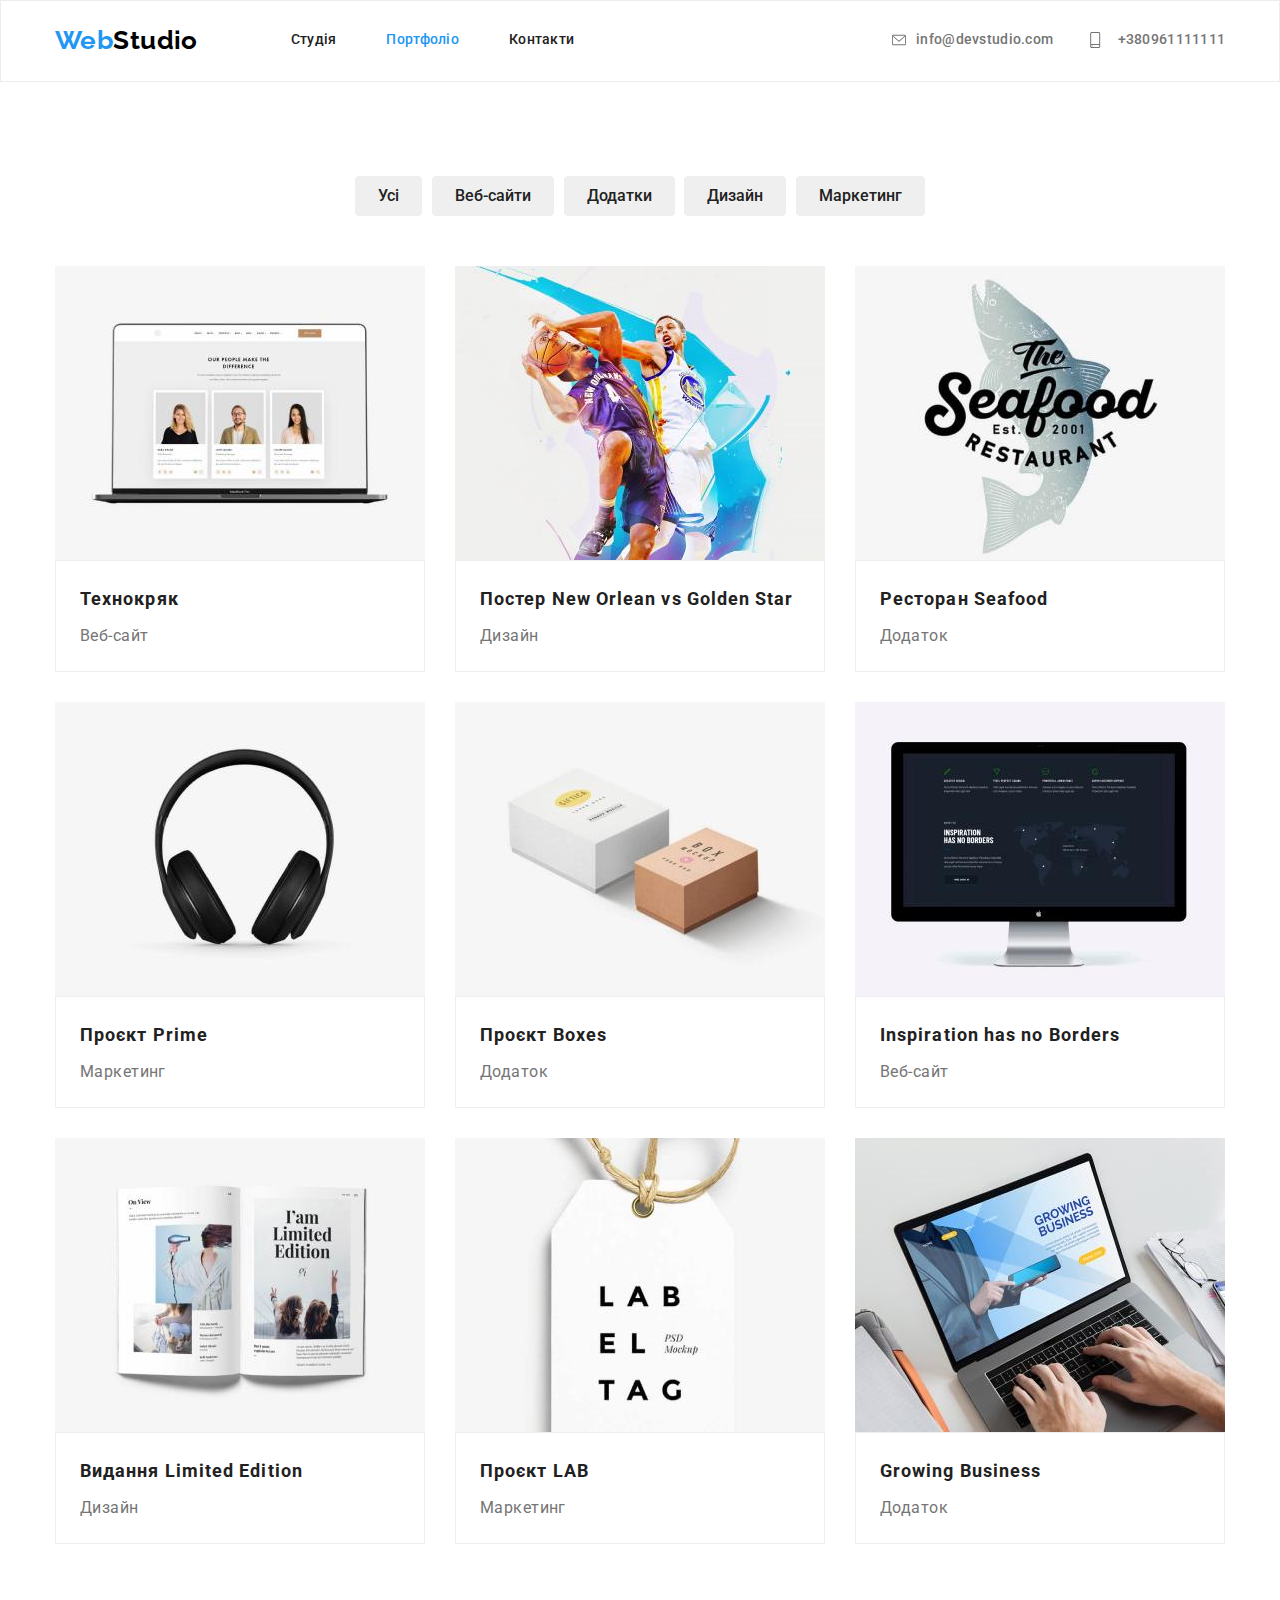
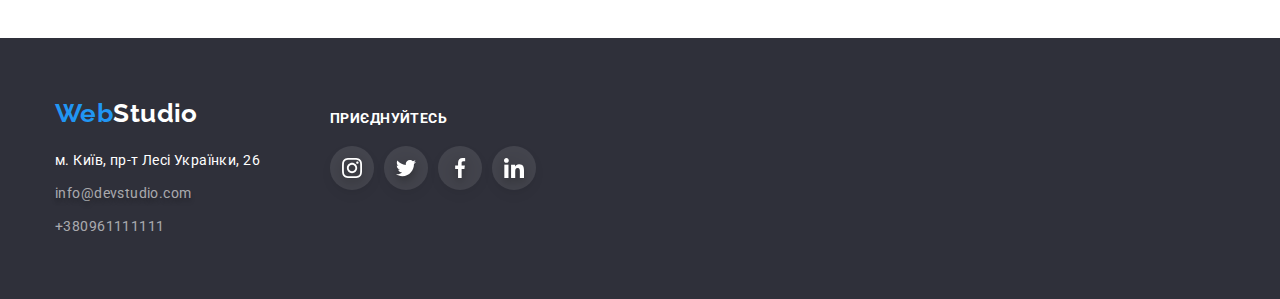
==== portfolio.html @ c027f698 "commit 1" ====
<!DOCTYPE html>
<html lang="uk">
  <head>
    <meta charset="UTF-8" />
    <meta http-equiv="X-UA-Compatible" content="IE=edge" />
    <meta name="viewport" content="width=, initial-scale=1.0" />
    <title>Webstudio</title>
    <link rel="preconnect" href="https://fonts.googleapis.com" />
    <link rel="preconnect" href="https://fonts.gstatic.com" crossorigin />
    <link
      href="https://fonts.googleapis.com/css2?family=Raleway:wght@700&family=Roboto:wght@400;500;700;900&display=swap"
      rel="stylesheet"
    />
    <link
      rel="stylesheet"
      href="https://cdn.jsdelivr.net/npm/modern-normalize@1.1.0/modern-normalize.min.css"
    />
    <link rel="stylesheet" href="./css/styles.css" />
  </head>
  <body>
    <!-- HEADER -->
    <header class="page-header">
      <div class="container page-header-container">
        <nav class="header-navigation">
          <a class="logo-header link" href="./index.html"
            ><span class="logo-header-part1">Web</span>Studio</a
          >
          <ul class="menu list">
            <li class="menu-item">
              <a class="menu-link link" href="./index.html">Студія</a>
            </li>
            <li class="menu-item">
              <a class="menu-link link current" href="./portfolio.html"
                >Портфоліо</a
              >
            </li>
            <li class="menu-item">
              <a class="menu-link link" href="#">Контакти</a>
            </li>
          </ul>
        </nav>
        <ul class="menu-link list">
          <li class="menu-item">
            <a href="mailto:info@devstudio.com" class="contact-mail link">
              <svg
                arial-label="іконка-меіл"
                class="icon-mail"
                width="12"
                height="16"
              >
                <use href="./images/sprite.svg.svg#icon-envelope-hover"></use>
              </svg>
              info@devstudio.com
            </a>
          </li>
          <li class="menu-item">
            <a class="contact-phone-number link" href="tel:+380961111111">
              <svg
                arial-label="іконка-телефон"
                class="icon-mobile"
                width="10"
                height="16"
              >
                <use href="./images/sprite.svg.svg#icon-smartphone"></use>
              </svg>
              +380961111111
            </a>
          </li>
        </ul>
      </div>
    </header>
    <main class="">
      <section class="section-portfolio section">
        <div class="container">
          <h1 class="visually-hidden">Портфоліо</h1>
          <ul class="list container-filters">
            <li class="portfolio-filters">
              <button class="filters" type="button">Усі</button>
            </li>
            <li class="portfolio-filters">
              <button class="filters" type="button">Веб-сайти</button>
            </li>
            <li class="portfolio-filters">
              <button class="filters" type="button">Додатки</button>
            </li>
            <li class="portfolio-filters">
              <button class="filters" type="button">Дизайн</button>
            </li>
            <li class="portfolio-filters">
              <button class="filters" type="button">Маркетинг</button>
            </li>
          </ul>
          <ul class="list container-box ">
            <li class="portfolio-box">
              <a href="" class="portfolio-post link">
                <img
                  src="./images/project1.jpg"
                  alt="команда"
                  width="370"
                  height="294"
                />
                <div class="portfolio-box-mini">
                  <h2 class="portfolio-item">Технокряк</h2>
                  <p class="portfolio-text">Веб-сайт</p>
                </div>
              </a>
            </li>
            <li class="portfolio-box">
              <a href="" class="portfolio-post link">
                <img
                  src="./images/project2.jpg"
                  alt="баскетбол"
                  width="370"
                  height="294"
                />
                <div class="portfolio-box-mini">
                  <h2 class="portfolio-item">
                    Постер New Orlean vs Golden Star
                  </h2>
                  <p class="portfolio-text">Дизайн</p>
                </div>
              </a>
            </li>
            <li class="portfolio-box">
              <a href="" class="portfolio-post link">
                <img
                  src="./images/project3.jpg"
                  alt="ресторан"
                  width="370"
                  height="294"
                />
                <div class="portfolio-box-mini">
                  <h2 class="portfolio-item">Ресторан Seafood</h2>
                  <p class="portfolio-text">Додаток</p>
                </div>
              </a>
            </li>
            <li class="portfolio-box">
              <a href="" class="portfolio-post link">
                <img
                  src="./images/project4.jpg"
                  alt="навушники"
                  width="370"
                  height="294"
                />
                <div class="portfolio-box-mini">
                  <h2 class="portfolio-item">Проєкт Prime</h2>
                  <p class="portfolio-text">Маркетинг</p>
                </div>
              </a>
            </li>
            <li class="portfolio-box">
              <a href="" class="portfolio-post link">
                <img
                  src="./images/project5.jpg"
                  alt="парфум"
                  width="370"
                  height="294"
                />
                <div class="portfolio-box-mini">
                  <h2 class="portfolio-item">Проєкт Boxes</h2>
                  <p class="portfolio-text">Додаток</p>
                </div>
              </a>
            </li>
            <li class="portfolio-box">
              <a href="" class="portfolio-post link">
                <img
                  src="./images/project6.jpg"
                  alt="комп"
                  width="370"
                  height="294"
                />
                <div class="portfolio-box-mini">
                  <h2 class="portfolio-item">Inspiration has no Borders</h2>
                  <p class="portfolio-text">Веб-сайт</p>
                </div>
              </a>
            </li>
            <li class="portfolio-box">
              <a href="" class="portfolio-post link">
                <img
                  src="./images/project7.jpg"
                  alt="книга"
                  width="370"
                  height="294"
                />
                <div class="portfolio-box-mini">
                  <h2 class="portfolio-item">Видання Limited Edition</h2>
                  <p class="portfolio-text">Дизайн</p>
                </div>
              </a>
            </li>
            <li class="portfolio-box">
              <a href="" class="portfolio-post link">
                <img
                  src="./images/project8.jpg"
                  alt="лабел"
                  width="370"
                  height="294"
                />
                <div class="portfolio-box-mini">
                  <h2 class="portfolio-item">Проєкт LAB</h2>
                  <p class="portfolio-text">Маркетинг</p>
                </div>
              </a>
            </li>
            <li class="portfolio-box">
              <a href="" class="portfolio-post link">
                <img
                  src="./images/project9.jpg"
                  alt="ноут"
                  width="370"
                  height="294"
                />
                <div class="portfolio-box-mini">
                  <h2 class="portfolio-item">Growing Business</h2>
                  <p class="portfolio-text">Додаток</p>
                </div>
              </a>
            </li>
          </ul>
        </div>
      </section>
    </main>
    <footer class="page-footer">
      <div class="container container-footer">
        <div class="page-footer-container-contact">
          <a class="logo-footer link" href="./index.html">
            <span class="logo-footer-part1">Web</span>Studio</a
          >
          <address class="footer-contact">
            <ul class="list contact-container">
              <li class="contact-menu">
                <a
                  class="contact-menu-map link"
                  href="https://goo.gl/maps/CPtrU1FHBa2aNyZL9"
                  target="_blank"
                  rel="noopener noreferrer nofollow"
                  >м. Київ, пр-т Лесі Українки, 26</a
                >
              </li>
              <li class="contact-menu">
                <a
                  class="contact-menu-mail link"
                  href="mailto:info@devstudio.com"
                  >info@devstudio.com</a
                >
              </li>
              <li class="contact-menu link">
                <a class="contact-menu-tel link" href="tel:+380961111111"
                  >+380961111111</a
                >
              </li>
            </ul>
          </address>
        </div>
        <div class="page-footer-container-soc">
          <p class="soc-name">ПРИЄДНУЙТЕСЬ</p>
          <ul class="footer-social-list list">
            <li class="footer-social-list-item">
              <a href="" class="footer-social-list-link">
                <svg
                  relial
                  lable="іконка інстаграм"
                  class="footer-social-list-icon"
                >
                  <use href="./images/sprite.svg.svg#icon-instagram"></use>
                </svg>
              </a>
            </li>
            <li class="footer-social-list-item">
              <a href="" class="footer-social-list-link">
                <svg
                  relial
                  lable="іконка твітер"
                  class="footer-social-list-icon"
                >
                  <use href="./images/sprite.svg.svg#icon-twitter"></use>
                </svg>
              </a>
            </li>
            <li class="footer-social-list-item">
              <a href="" class="footer-social-list-link">
                <svg
                  relial
                  lable="іконка фейсбук"
                  class="footer-social-list-icon"
                >
                  <use href="./images/sprite.svg.svg#icon-facebook"></use>
                </svg>
              </a>
            </li>
            <li class="footer-social-list-item">
              <a href="" class="footer-social-list-link">
                <svg relial lable="іконка лінк" class="footer-social-list-icon">
                  <use href="./images/sprite.svg.svg#icon-linkedin"></use>
                </svg>
              </a>
            </li>
          </ul>
        </div>
      </div>
    </footer>
  </body>
</html>
---- css/styles.css ----
:root {
    --primary-font: 'Roboto', sans-serif;
    --secondary-font: 'Raleway', sans-serif;
    --primary-text-color-theme-dark: #212121;
    --secondary-text-color-theme-light: #ffffff;
    --primary-text-color-theme-gray: #757575;
    --secondary-text-color-theme-dark: #2F303A;
    --accent-color: #2196F3;
    --secondary-color: #F5F4FA;
    --secondary-color-light: #FFFFFF;
    --secondary-color-with: #EEEEEE;
    --secondary-color-dark: #000000;
    --color-bgc: #188CE8;
}



.link {
    text-decoration: none;
}

.list {
    list-style: none;
}

.menu-link.current {
    color: var(--accent-color);
}

h1,
h2,
h3,
h4,
p {
    margin: 0;
    margin-bottom: 0;
}

ul,
ol {
    margin-top: 0;
    margin-bottom: 0;
    padding-left: 0;
}


img {
    display: block;
}

button {
    font-family: inherit;
    cursor: pointer;
}

body {
    font-family: var(--primary-font);
    background: var(--secondary-text-color-theme-light);
    color: var(--primary-text-color-theme-dark);
    font-size: 14px;
    letter-spacing: 0.03em;
}

.container {
    width: 1200px;
    margin-left: auto;
    margin-right: auto;
    padding-left: 15px;
    padding-right: 15px;
}
.section {
    padding-top: 94px;
    padding-bottom: 94px;
}
/* =========== HEADER =========== */

.page-header {
    padding-top: 24px;
    padding-bottom: 25px;
    border: 1px solid #ECECEC;
    border-bottom: 1px solid #ECECEC;
}


.page-header-container {
    display: flex;
    align-items: center;  
}

.header-navigation {
    display: flex;
    align-items: center;
}

.logo-header {
    font-family: var(--secondary-font);
    font-weight: 700;
    font-size: 26px;
    line-height: 1.19;
    color: var(--secondary-color-dark);
    margin-right: 93px;
}

.logo-header-part1 {
    color: var(--accent-color);
}

.menu {
    display: flex;
    align-items: center;
    gap: 50px;
    margin-left: auto;
    margin-right: 318px;
}


.menu-link {
    display: flex;
    column-gap: 30px;
    margin: 0;
    padding: 0;
    font-weight: 500;
    font-size: 14px;
    line-height: 1.14;
    letter-spacing: 0.02em;
    color: var(--primary-text-color-theme-dark);
    
    
}

.menu-link:hover,
.menu-link:focus {
    color: var(--accent-color);
    filter: drop-shadow(0px 4px 4px rgba(0, 0, 0, 0.25));
}

.menu-item {
    display: flex;
    align-items: baseline;
    justify-content: center;
}

.contact-mail {
    display: flex;
    justify-content: center;
    align-items: center;
    column-gap: 10px;
    width: 161px;
    height: 16px;
}

.contact-mail:hover,
.contact-mail:focus,
.contact-phone-number:hover,
.contact-phone-number:focus {
    color: var(--accent-color);
}


.contact-mail:hover .icon-mail,
.contact-mail:focus .icon-mail {
    fill: currentColor;
}

.contact-phone-number:hover .icon-mobile,
.contact-phone-number:focus .icon-mobile {
    fill: currentColor;
}


.contact-phone-number{
    display: flex;
    justify-content: center;
    align-items: center;
    column-gap: 10px;
    width: 142px;
    height: 16px;
}


.contact-mail,
.contact-phone-number {
    color: var(--primary-text-color-theme-gray);
}

.icon-mail {
    content: '';
    width: 100%;
    height: 100%;
    fill: #757575;
    
}

.icon-mobile {   
    width: 100%; 
    height: 100%;
    fill: #757575;
    
}

/* =========== /HEADER =========== */

/* =========== MAIN =========== */

.page-main {}

/* =========== SHAPKA ===========*/
.section-shapka {
    background: var(--secondary-text-color-theme-dark);
    padding-top: 200px;
    padding-bottom: 200px;
    background-image: linear-gradient(rgba(47, 48, 58, 0.4),rgba(47, 48, 58, 0.4)), url('../images/shapka/bcimg.jpg');
    background-repeat: no-repeat;
    background-position: center;   
    max-width: 1600px;
    margin-left: auto;
    margin-right: auto;
}

.section-shapka-container{
    display: flex;
    align-items: center;
    flex-wrap: wrap;
    flex-direction: column; 
}

.section-shapka-h {
    font-weight: 900;
    font-size: 44px;
    line-height: 1.36;
    text-align: center;
    letter-spacing: 0.06em;
    text-transform: uppercase;
    color: var(--secondary-text-color-theme-light);
    margin-bottom: 30px;
    height: 120px;
    width: 696px;
    left: 452px;
    top: 280px;
    border-radius: 0px;
    
}

.osoblivosti-card {
    flex-basis: calc((100% - 90px) / 4);
}

.section-modal-open-btn {
    background: var(--accent-color);
    box-shadow: 0px 4px 4px rgba(0, 0, 0, 0.15);
    border-radius: 4px;
    border: none;
    height: 50px;
    width: 216px;
    left: 692px;
    top: 430px;
}

.section-modal-open-btn:hover,
.section-modal-open-btn:focus {
    background-color: var(--color-bgc);
    filter: drop-shadow(0px 4px 4px rgba(0, 0, 0, 0.25));
}

.btn-text {
    font-weight: 700;
    font-size: 16px;
    line-height: 1.87;
    display: flex;
    align-items: center;
    text-align: center;
    letter-spacing: 0.06em;
    color: var(--secondary-text-color-theme-light);
    margin-left: 32px;
}

/* =========== /SHAPKA ===========*/

/* =========== OSOBLIVOSTI ===========*/

.section-osoblivosti {
    padding-top: 94px;
    padding-bottom: 94px;
}

.visually-hidden {
    position: absolute;
    white-space: nowrap;
    width: 1px;
    height: 1px;
    overflow: hidden;
    border: 0;
    padding: 0;
    clip: rect(0 0 0 0);
    clip-path: inset(50%);
    margin: -1px;
}

.osoblivosti-container{
    display: flex;
    gap: 30px;
}

.osoblivosti-card{
    width: 270px;
    height: 248px;
}

.osoblivosti-card-a{
    display: flex;
    justify-content: center;
    align-items: center;
    width: 270px;
    height: 120px;
    background: #F5F4FA;
    border-radius: 4px;
    filter: drop-shadow(0px 4px 4px rgba(0, 0, 0, 0.25));
}

.osoblivosti-card-icon{}


.section-osoblivosti-h {
    font-style: normal;
    font-weight: 700;
    font-size: 14px;
    line-height: 1.14;
    text-transform: uppercase;
    color: var(primary-text-color-theme-dark);
    margin-bottom: 10px;
    margin-top: 30px;
}

.section-osoblivosti-p {
    line-height: 1.71;
    color: var(--primary-text-color-theme-gray);
}

.section-osoblivosti-container {}


/* =========== /OSOBLIVOSTI ===========*/

/* =========== WORK ===========*/
.work {
    padding-top: 0px;
}

.work-container{}

.work-list {
    display: flex;
    gap: 30px;
}

.work-h {
    font-weight: 700;
    font-size: 36px;
    line-height: 1.17;
    text-align: center;
    color: var(--primary-text-color-theme-dark);
    margin-bottom: 50px;
}
/* =========== /WORK ===========*/

/* =========== COMANDA ===========*/
.comanda {
    background: var(--secondary-color);
}

.comanda-list {
    display: flex;
    flex-wrap: wrap;
    gap: 30px;
    filter: drop-shadow(0px 4px 4px rgba(0, 0, 0, 0.25));
}

.comanda-container {}

.comanda-our {
    font-weight: 700;
    font-size: 36px;
    line-height: 1.17;
    text-align: center;
    margin-bottom: 50px;
}

.comanda-fon {
    background: var(--secondary-text-color-theme-light);
    box-shadow: 0px 1px 3px rgba(0, 0, 0, 0.12), 0px 1px 1px rgba(0, 0, 0, 0.14), 0px 2px 1px rgba(0, 0, 0, 0.2);
    border-radius: 0px 0px 4px 4px;
}

.comanda-name {
    font-weight: 500;
    font-size: 16px;
    line-height: 1.19;
    text-align: center;
    margin-top: 30px;
    margin-bottom: 10px;
}

.comanda-profesion{
    font-size: 16px;
    line-height: 1.19;
    text-align: center;
    color: var(--primary-text-color-theme-gray);
    margin-bottom: 16px;
}

.social-list{
    display: flex;
    justify-content: center;
    column-gap: 10px;
    margin-bottom: 30px;
}

.social-list-item{
    width: 44px;
    height: 44px;
}

.social-list-link{
    display: flex;
    align-items: center;
    justify-content: center;
    width: 100%;
    height: 100%;
    border-radius: 50%;
    background-color: #ffffff;
    
}

.social-list-link:hover,
.social-list-link:focus{
    background-color: #2196F3;
    filter: drop-shadow(0px 4px 4px rgba(0, 0, 0, 0.25));
}
.social-list-icon{
    width: 20px;
    height: 20px; 
    fill: #AFB1B8;
}

.social-list-link:hover .social-list-icon,
.social-list-link:focus .social-list-icon {
    fill: #ffffff;
    filter: drop-shadow(0px 4px 4px rgba(0, 0, 0, 0.25));
}

.client-name {
    font-weight: 700;
    font-size: 36px;
    line-height: 1.17;
    text-align: center;
    margin-bottom: 50px;
}

.client-list {
    display: flex;
    justify-content: center;
    gap: 30px;
}

.client-list-item {
    box-sizing: border-box;
    border: 1px solid #AFB1B8;
    border-radius: 4px;
    width: 170px;
    height: 92px;
}

.client-list-link {
    display: flex;
    width: 100%;
    height: 100%;   
    background-color: #ffffff;
}


.client-list-icon {
    fill: #AFB1B8;
}

.client-list-link:hover,
.client-list-link:focus {
    background-color: #ffffff;
    filter: drop-shadow(0px 4px 4px rgba(0, 0, 0, 0.25));
}

.client-list-item:hover,
.client-list-item:focus {
    border: 1px solid #2196F3;
    filter: drop-shadow(0px 4px 4px rgba(0, 0, 0, 0.25));
}

.client-list-link:hover .client-list-icon,
.client-list-link:focus .client-list-icon {
    fill: #2196F3;
    filter: drop-shadow(0px 4px 4px rgba(0, 0, 0, 0.25));
}

/* =========== /COMANDA ===========*/

/* =========== PORTFOLIO  ===========*/

/* =========== PORTFOLIO-FILTERS ===========*/
.section-portfolio {}

.container-filters {
    display: flex;
    justify-content: space-between;
    gap: 8px;
    margin-left: 300px;
    margin-right: 300px;
    margin-bottom: 50px;
}
.portfolio-filters{
    
}


.filters {
    border-radius: 4px;
    border: none;
    border: 1px solid #EEEEEE;
    font-weight: 500;
    font-size: 16px;
    line-height: 1.63;
    align-items: center;
    color: var(--primary-text-color-theme-dark); 
    padding: 6px 22px;
}

.filters:active,
.filters:hover,
.filters:focus {
    background-color: var(--accent-color);
    color: var(--secondary-text-color-theme-light);
    box-shadow: 0px 4px 4px rgba(0, 0, 0, 0.25);
    border-color: #2196F3;
}

/* =========== /PORTFOLIO-FILTERS ===========*/

/* =========== PORTFOLIO-PROJECTS ===========*/

.container-box {
    display: flex;
    flex-wrap: wrap;
    row-gap: 30px;
    justify-content: space-between;  
    margin-top: 0;
    margin-bottom: 0;
    padding: 0;
}




.portfolio-box {
    box-sizing: border-box; 
}


.portfolio-box:hover,
.portfolio-box:focus {
    filter: drop-shadow(0px 4px 4px rgba(0, 0, 0, 0.25));
}


.portfolio-box-mini {
    padding-top: 20px;
    padding-bottom: 20px;
    padding-left: 24px;
    padding-right: 24px;
    border: 1px solid var(--secondary-color-with);
}

.portfolio-item {
    font-weight: 700;
    font-size: 18px;
    line-height: 2;
    letter-spacing: 0.06em;
    color: var(--primary-text-color-theme-dark);
    margin-bottom: 4px;
}

.portfolio-text {
    font-size: 16px;
    line-height: 1.87;
    color: var(--primary-text-color-theme-gray);   
}

.portfolio-box {
    background: var(--secondary-color-light);
    flex-basis: calc((100% - 60px) / 3);  
}

/* =========== /PORTFOLIO-PROJECTS ===========*/

/* =========== /PORTFOLIO  ===========*/



/* =========== /MAIN =========== */

/* =========== FOOTER ===========*/

.page-footer {
   background: var(--secondary-text-color-theme-dark);
   padding-top: 60px;
   padding-bottom: 60px;
}

.container-footer {
    display: flex;
    
}

.page-footer-container-contact {
    
    
}

.logo-footer {
    display: block;
    font-family: var(--secondary-font);
    font-weight: 700;
    font-size: 26px;
    line-height: 1.19;
    color: var(--secondary-text-color-theme-light);
    width: 145px;
    height: 31px;
    left: 215px;
    top: 1688px;
}

.logo-footer-part1 {
    color: var(--accent-color);
}

.footer-contact {
    line-height: 1.71;
    font-style: normal;
    margin-top: 20px; 
    
    
}

.contact-container {
    display: block;
    margin-right: 70px;
    flex-direction: column;
}

.contact-menu:not(:nth-child(3)) {
    margin-bottom: 9px;
}


.contact-menu-map {
    color: var(--secondary-text-color-theme-light);
}

.contact-menu-mail{
    color: rgba(255, 255, 255, 0.6);
    border: 1px solid var(--secondary-color-dark);
    text-shadow: 0px 4px 4px rgba(0, 0, 0, 0.25);
    border: none;
}

    

.contact-menu-tel {
    color: rgba(255, 255, 255, 0.6);
}

.contact-menu-map:hover,
.contact-menu-map:focus {
    color: var(--accent-color);
}


.contact-menu-mail:hover,
.contact-menu-mail:focus {
    color: var(--accent-color);
}

.contact-menu-tel:hover,
.contact-menu-tel:focus {
    color: var(--accent-color);
}

.page-footer-container-soc{
    display: block;
    width: 206px;
    height: 80px;
    padding-left: 0px;
    padding-right: 0px;
    margin-right: auto;
    margin-left: 0px;
    margin-top: 12px;
    
}

.soc-name {
        width: 116px;
        height: 16px;
        font-weight: 700;
        font-size: 14px;
        line-height: 16px;
        letter-spacing: 0.03em;
        text-transform: uppercase;    
        color: #FFFFFF;
        margin-bottom: 20px;
}

.footer-social-list {
    display: flex;
    justify-content: center;
    column-gap: 10px;
}

.footer-social-list-item {
    filter: drop-shadow(0px 4px 4px rgba(0, 0, 0, 0.25));
}

.footer-social-list-link {
    display: flex;
    align-items: center;
    justify-content: center;
    width: 44px;
    height: 44px;
    border-radius: 50%;
    background: rgba(255, 255, 255, 0.1);
    filter: drop-shadow(0px 4px 4px rgba(0, 0, 0, 0.25));
   
}

.footer-social-list-link:hover,
.footer-social-list-link:focus {
    background-color: #2196F3;
    filter: drop-shadow(0px 4px 4px rgba(0, 0, 0, 0.25));
}

.footer-social-list-icon {
    width: 20px;
    height: 20px;
    fill: #FFFFFF;
}


/* =========== /FOOTER ===========*/
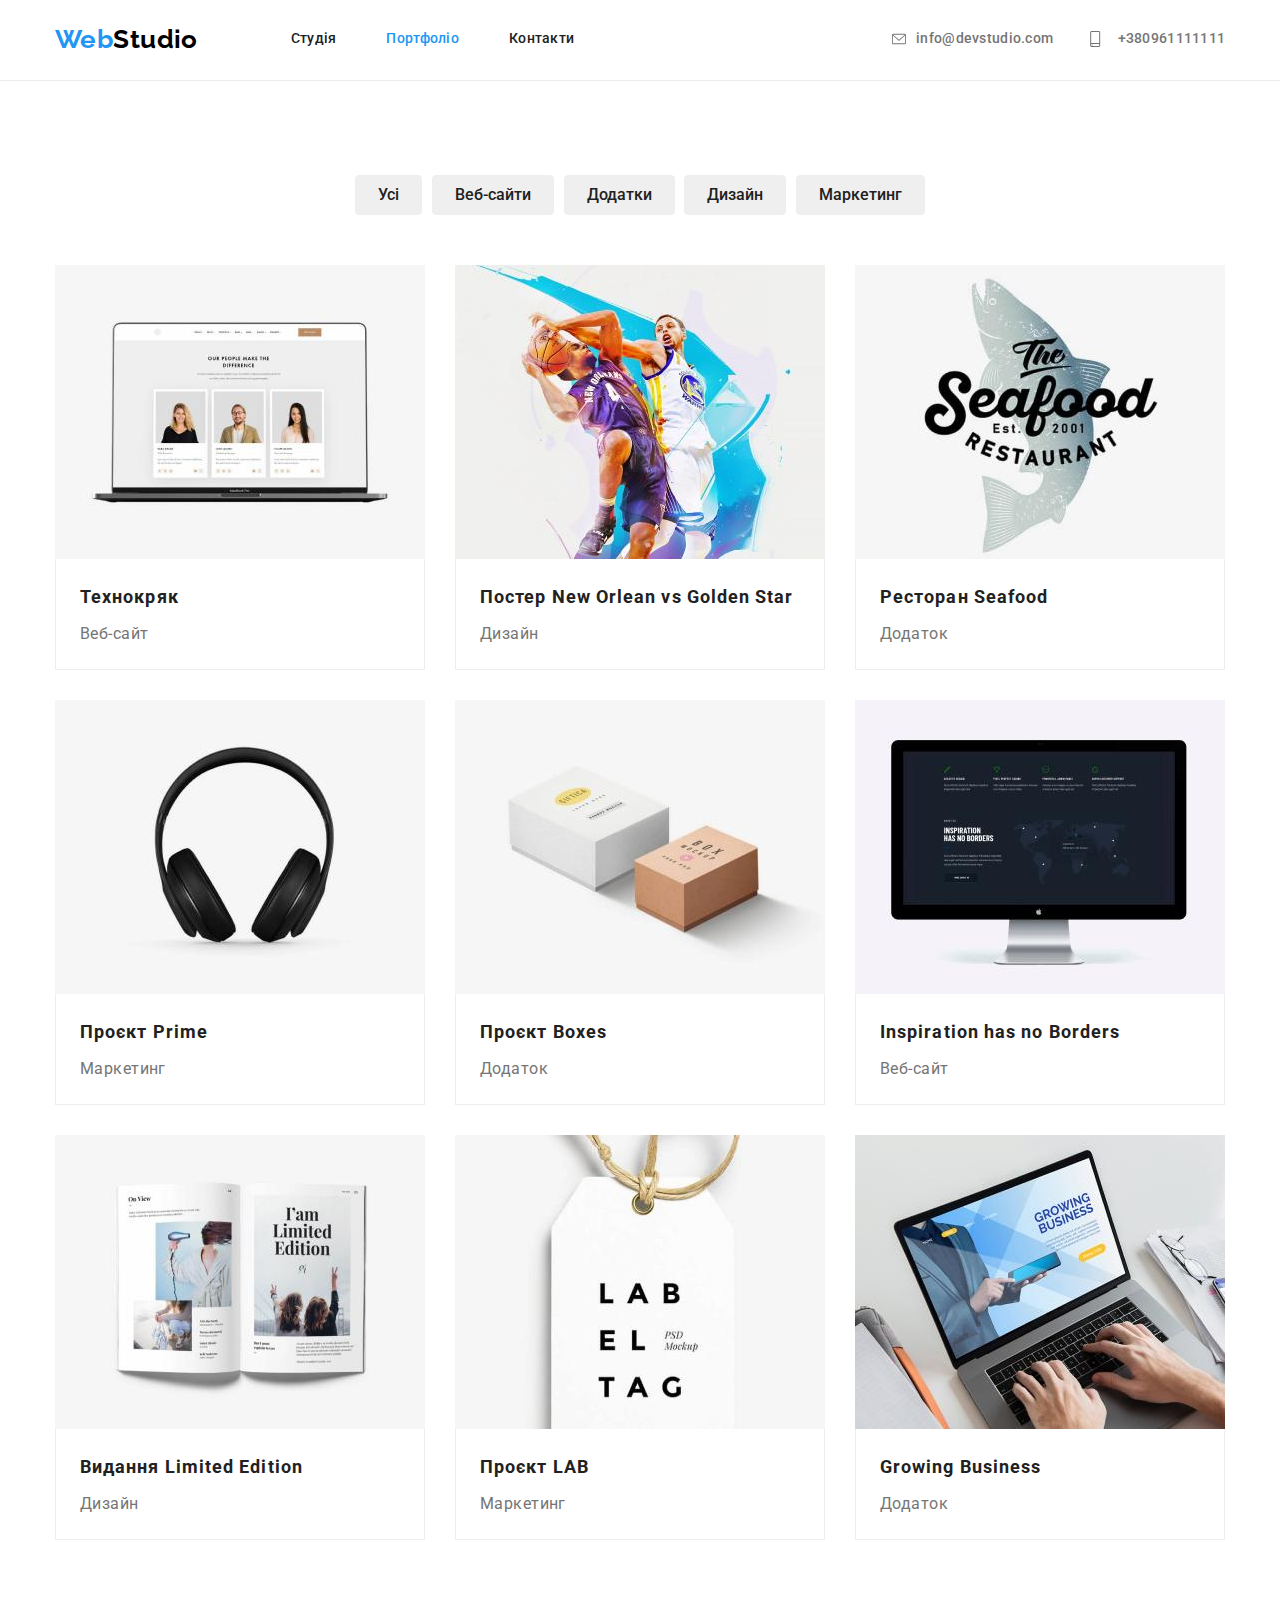
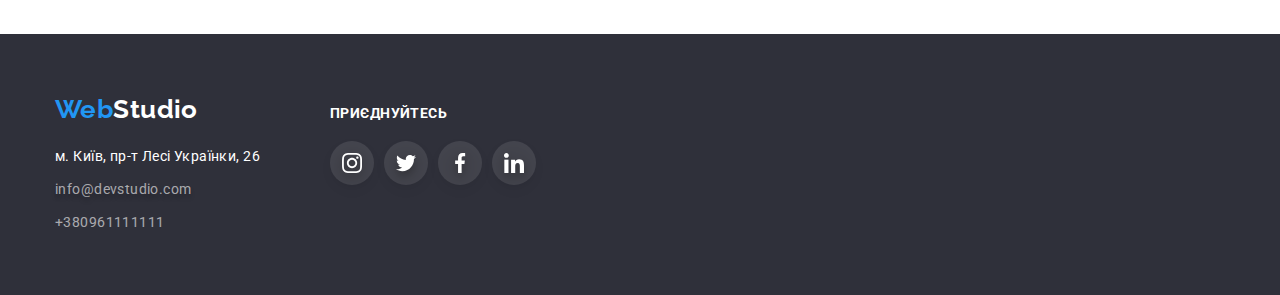
==== commit 8585f0eb: "commit 3" ====
--- a/portfolio.html
+++ b/portfolio.html
@@ -90,15 +90,22 @@
               <button class="filters" type="button">Маркетинг</button>
             </li>
           </ul>
-          <ul class="list container-box ">
-            <li class="portfolio-box">
-              <a href="" class="portfolio-post link">
-                <img
-                  src="./images/project1.jpg"
-                  alt="команда"
-                  width="370"
-                  height="294"
-                />
+          <ul class="list container-box">
+            <li class="portfolio-box">
+              <a href="" class="portfolio-post link">
+                <div class="portfolio-list-img-wrapper">
+                  <img
+                    src="./images/project1.jpg"
+                    alt="команда"
+                    width="370"
+                    height="294"
+                  />
+                  <p class="overlay">
+                    Ресурс пропонує комплексні пропозиції з різним рівнем
+                    функціоналу та сервісів. Все це дозволить відвідувачу
+                    отримати вичерпні відомості про компанію чи приватну особу.
+                  </p>
+                </div>
                 <div class="portfolio-box-mini">
                   <h2 class="portfolio-item">Технокряк</h2>
                   <p class="portfolio-text">Веб-сайт</p>
@@ -107,12 +114,19 @@
             </li>
             <li class="portfolio-box">
               <a href="" class="portfolio-post link">
-                <img
-                  src="./images/project2.jpg"
-                  alt="баскетбол"
-                  width="370"
-                  height="294"
-                />
+                <div class="portfolio-list-img-wrapper">
+                  <img
+                    src="./images/project2.jpg"
+                    alt="баскетбол"
+                    width="370"
+                    height="294"
+                  />
+                  <p class="overlay">
+                    Ресурс пропонує комплексні пропозиції з різним рівнем
+                    функціоналу та сервісів. Все це дозволить відвідувачу
+                    отримати вичерпні відомості про компанію чи приватну особу.
+                  </p>
+                </div>
                 <div class="portfolio-box-mini">
                   <h2 class="portfolio-item">
                     Постер New Orlean vs Golden Star
@@ -123,12 +137,19 @@
             </li>
             <li class="portfolio-box">
               <a href="" class="portfolio-post link">
-                <img
-                  src="./images/project3.jpg"
-                  alt="ресторан"
-                  width="370"
-                  height="294"
-                />
+                <div class="portfolio-list-img-wrapper">
+                  <img
+                    src="./images/project3.jpg"
+                    alt="ресторан"
+                    width="370"
+                    height="294"
+                  />
+                  <p class="overlay">
+                    Ресурс пропонує комплексні пропозиції з різним рівнем
+                    функціоналу та сервісів. Все це дозволить відвідувачу
+                    отримати вичерпні відомості про компанію чи приватну особу.
+                  </p>
+                </div>
                 <div class="portfolio-box-mini">
                   <h2 class="portfolio-item">Ресторан Seafood</h2>
                   <p class="portfolio-text">Додаток</p>
@@ -137,12 +158,19 @@
             </li>
             <li class="portfolio-box">
               <a href="" class="portfolio-post link">
-                <img
-                  src="./images/project4.jpg"
-                  alt="навушники"
-                  width="370"
-                  height="294"
-                />
+                <div class="portfolio-list-img-wrapper">
+                  <img
+                    src="./images/project4.jpg"
+                    alt="навушники"
+                    width="370"
+                    height="294"
+                  />
+                  <p class="overlay">
+                    Ресурс пропонує комплексні пропозиції з різним рівнем
+                    функціоналу та сервісів. Все це дозволить відвідувачу
+                    отримати вичерпні відомості про компанію чи приватну особу.
+                  </p>
+                </div>
                 <div class="portfolio-box-mini">
                   <h2 class="portfolio-item">Проєкт Prime</h2>
                   <p class="portfolio-text">Маркетинг</p>
@@ -151,12 +179,19 @@
             </li>
             <li class="portfolio-box">
               <a href="" class="portfolio-post link">
-                <img
-                  src="./images/project5.jpg"
-                  alt="парфум"
-                  width="370"
-                  height="294"
-                />
+                <div class="portfolio-list-img-wrapper">
+                  <img
+                    src="./images/project5.jpg"
+                    alt="парфум"
+                    width="370"
+                    height="294"
+                  />
+                  <p class="overlay">
+                    Ресурс пропонує комплексні пропозиції з різним рівнем
+                    функціоналу та сервісів. Все це дозволить відвідувачу
+                    отримати вичерпні відомості про компанію чи приватну особу.
+                  </p>
+                </div>
                 <div class="portfolio-box-mini">
                   <h2 class="portfolio-item">Проєкт Boxes</h2>
                   <p class="portfolio-text">Додаток</p>
@@ -165,12 +200,19 @@
             </li>
             <li class="portfolio-box">
               <a href="" class="portfolio-post link">
-                <img
-                  src="./images/project6.jpg"
-                  alt="комп"
-                  width="370"
-                  height="294"
-                />
+                <div class="portfolio-list-img-wrapper">
+                  <img
+                    src="./images/project6.jpg"
+                    alt="комп"
+                    width="370"
+                    height="294"
+                  />
+                  <p class="overlay">
+                    Ресурс пропонує комплексні пропозиції з різним рівнем
+                    функціоналу та сервісів. Все це дозволить відвідувачу
+                    отримати вичерпні відомості про компанію чи приватну особу.
+                  </p>
+                </div>
                 <div class="portfolio-box-mini">
                   <h2 class="portfolio-item">Inspiration has no Borders</h2>
                   <p class="portfolio-text">Веб-сайт</p>
@@ -179,12 +221,19 @@
             </li>
             <li class="portfolio-box">
               <a href="" class="portfolio-post link">
-                <img
-                  src="./images/project7.jpg"
-                  alt="книга"
-                  width="370"
-                  height="294"
-                />
+                <div class="portfolio-list-img-wrapper">
+                  <img
+                    src="./images/project7.jpg"
+                    alt="книга"
+                    width="370"
+                    height="294"
+                  />
+                  <p class="overlay">
+                    Ресурс пропонує комплексні пропозиції з різним рівнем
+                    функціоналу та сервісів. Все це дозволить відвідувачу
+                    отримати вичерпні відомості про компанію чи приватну особу.
+                  </p>
+                </div>
                 <div class="portfolio-box-mini">
                   <h2 class="portfolio-item">Видання Limited Edition</h2>
                   <p class="portfolio-text">Дизайн</p>
@@ -193,12 +242,19 @@
             </li>
             <li class="portfolio-box">
               <a href="" class="portfolio-post link">
-                <img
-                  src="./images/project8.jpg"
-                  alt="лабел"
-                  width="370"
-                  height="294"
-                />
+                <div class="portfolio-list-img-wrapper">
+                  <img
+                    src="./images/project8.jpg"
+                    alt="лабел"
+                    width="370"
+                    height="294"
+                  />
+                  <p class="overlay">
+                    Ресурс пропонує комплексні пропозиції з різним рівнем
+                    функціоналу та сервісів. Все це дозволить відвідувачу
+                    отримати вичерпні відомості про компанію чи приватну особу.
+                  </p>
+                </div>
                 <div class="portfolio-box-mini">
                   <h2 class="portfolio-item">Проєкт LAB</h2>
                   <p class="portfolio-text">Маркетинг</p>
@@ -207,12 +263,19 @@
             </li>
             <li class="portfolio-box">
               <a href="" class="portfolio-post link">
-                <img
-                  src="./images/project9.jpg"
-                  alt="ноут"
-                  width="370"
-                  height="294"
-                />
+                <div class="portfolio-list-img-wrapper">
+                  <img
+                    src="./images/project9.jpg"
+                    alt="ноут"
+                    width="370"
+                    height="294"
+                  />
+                  <p class="overlay">
+                    Ресурс пропонує комплексні пропозиції з різним рівнем
+                    функціоналу та сервісів. Все це дозволить відвідувачу
+                    отримати вичерпні відомості про компанію чи приватну особу.
+                  </p>
+                </div>
                 <div class="portfolio-box-mini">
                   <h2 class="portfolio-item">Growing Business</h2>
                   <p class="portfolio-text">Додаток</p>
--- a/css/styles.css
+++ b/css/styles.css
@@ -13,8 +13,6 @@
     --color-bgc: #188CE8;
 }
 
-
-
 .link {
     text-decoration: none;
 }
@@ -77,7 +75,6 @@
 .page-header {
     padding-top: 24px;
     padding-bottom: 25px;
-    border: 1px solid #ECECEC;
     border-bottom: 1px solid #ECECEC;
 }
 
@@ -123,15 +120,12 @@
     font-size: 14px;
     line-height: 1.14;
     letter-spacing: 0.02em;
-    color: var(--primary-text-color-theme-dark);
-    
-    
+    color: var(--primary-text-color-theme-dark); 
 }
 
 .menu-link:hover,
 .menu-link:focus {
     color: var(--accent-color);
-    filter: drop-shadow(0px 4px 4px rgba(0, 0, 0, 0.25));
 }
 
 .menu-item {
@@ -187,15 +181,13 @@
     content: '';
     width: 100%;
     height: 100%;
-    fill: #757575;
-    
+    fill: #757575;  
 }
 
 .icon-mobile {   
     width: 100%; 
     height: 100%;
-    fill: #757575;
-    
+    fill: #757575; 
 }
 
 /* =========== /HEADER =========== */
@@ -237,8 +229,7 @@
     width: 696px;
     left: 452px;
     top: 280px;
-    border-radius: 0px;
-    
+    border-radius: 0px; 
 }
 
 .osoblivosti-card {
@@ -314,7 +305,6 @@
     height: 120px;
     background: #F5F4FA;
     border-radius: 4px;
-    filter: drop-shadow(0px 4px 4px rgba(0, 0, 0, 0.25));
 }
 
 .osoblivosti-card-icon{}
@@ -482,22 +472,15 @@
     fill: #AFB1B8;
 }
 
-.client-list-link:hover,
-.client-list-link:focus {
-    background-color: #ffffff;
-    filter: drop-shadow(0px 4px 4px rgba(0, 0, 0, 0.25));
-}
-
 .client-list-item:hover,
 .client-list-item:focus {
     border: 1px solid #2196F3;
-    filter: drop-shadow(0px 4px 4px rgba(0, 0, 0, 0.25));
+    border-color: #2196F3;
 }
 
 .client-list-link:hover .client-list-icon,
 .client-list-link:focus .client-list-icon {
     fill: #2196F3;
-    filter: drop-shadow(0px 4px 4px rgba(0, 0, 0, 0.25));
 }
 
 /* =========== /COMANDA ===========*/
@@ -515,9 +498,7 @@
     margin-right: 300px;
     margin-bottom: 50px;
 }
-.portfolio-filters{
-    
-}
+.portfolio-filters{}
 
 
 .filters {
@@ -556,18 +537,45 @@
 }
 
 
-
-
-.portfolio-box {
-    box-sizing: border-box; 
-}
-
-
-.portfolio-box:hover,
-.portfolio-box:focus {
-    filter: drop-shadow(0px 4px 4px rgba(0, 0, 0, 0.25));
-}
-
+.portfolio-post {
+    display: block;
+}
+
+.portfolio-post:hover,
+.portfolio-post:focus {
+    box-shadow: 0px 1px 1px rgb(0 0 0 / 12%), 0px 4px 4px rgb(0 0 0 / 6%), 1px 4px 6px rgb(0 0 0 / 16%);
+}
+
+.portfolio-list-img-wrapper {
+    position: relative;
+    overflow: hidden;
+}
+
+.overlay {
+    position: absolute;
+    top: 0;
+    left: 0;
+    width: 100%;
+    height: 100%;
+    font-family: 'Roboto';
+    font-style: normal;
+    font-weight: 400;
+    font-size: 18px;
+    line-height: 28px;      
+    letter-spacing: 0.03em;
+    color: #FFFFFF;
+    background: rgba(33, 150, 243, 0.9);
+    padding: 63px 24px;
+    overflow: auto;
+    transform: translateY(100%);
+    transition: transform 250ms cubic-bezier(0.4, 0, 0.2, 1);
+}
+
+.portfolio-post:hover .overlay,
+.portfolio-post:focus .overlay {
+    transform: translateY(0%);
+    transition: transform 250ms cubic-bezier(0.4, 0, 0.2, 1);
+}
 
 .portfolio-box-mini {
     padding-top: 20px;
@@ -575,6 +583,7 @@
     padding-left: 24px;
     padding-right: 24px;
     border: 1px solid var(--secondary-color-with);
+    border-top: 0;
 }
 
 .portfolio-item {
@@ -586,6 +595,7 @@
     margin-bottom: 4px;
 }
 
+
 .portfolio-text {
     font-size: 16px;
     line-height: 1.87;
@@ -615,13 +625,10 @@
 
 .container-footer {
     display: flex;
-    
-}
-
-.page-footer-container-contact {
-    
-    
-}
+    align-items: baseline;
+}
+
+.page-footer-container-contact {}
 
 .logo-footer {
     display: block;
@@ -644,8 +651,6 @@
     line-height: 1.71;
     font-style: normal;
     margin-top: 20px; 
-    
-    
 }
 
 .contact-container {
@@ -693,27 +698,19 @@
 }
 
 .page-footer-container-soc{
-    display: block;
-    width: 206px;
-    height: 80px;
-    padding-left: 0px;
-    padding-right: 0px;
-    margin-right: auto;
-    margin-left: 0px;
-    margin-top: 12px;
-    
+    display: block; 
 }
 
 .soc-name {
-        width: 116px;
-        height: 16px;
-        font-weight: 700;
-        font-size: 14px;
-        line-height: 16px;
-        letter-spacing: 0.03em;
-        text-transform: uppercase;    
-        color: #FFFFFF;
-        margin-bottom: 20px;
+    width: 116px;
+    height: 16px;
+    font-weight: 700;
+    font-size: 14px;
+    line-height: 16px;
+    letter-spacing: 0.03em;
+    text-transform: uppercase;    
+    color: #FFFFFF;
+    margin-bottom: 20px;
 }
 
 .footer-social-list {
@@ -735,7 +732,6 @@
     border-radius: 50%;
     background: rgba(255, 255, 255, 0.1);
     filter: drop-shadow(0px 4px 4px rgba(0, 0, 0, 0.25));
-   
 }
 
 .footer-social-list-link:hover,
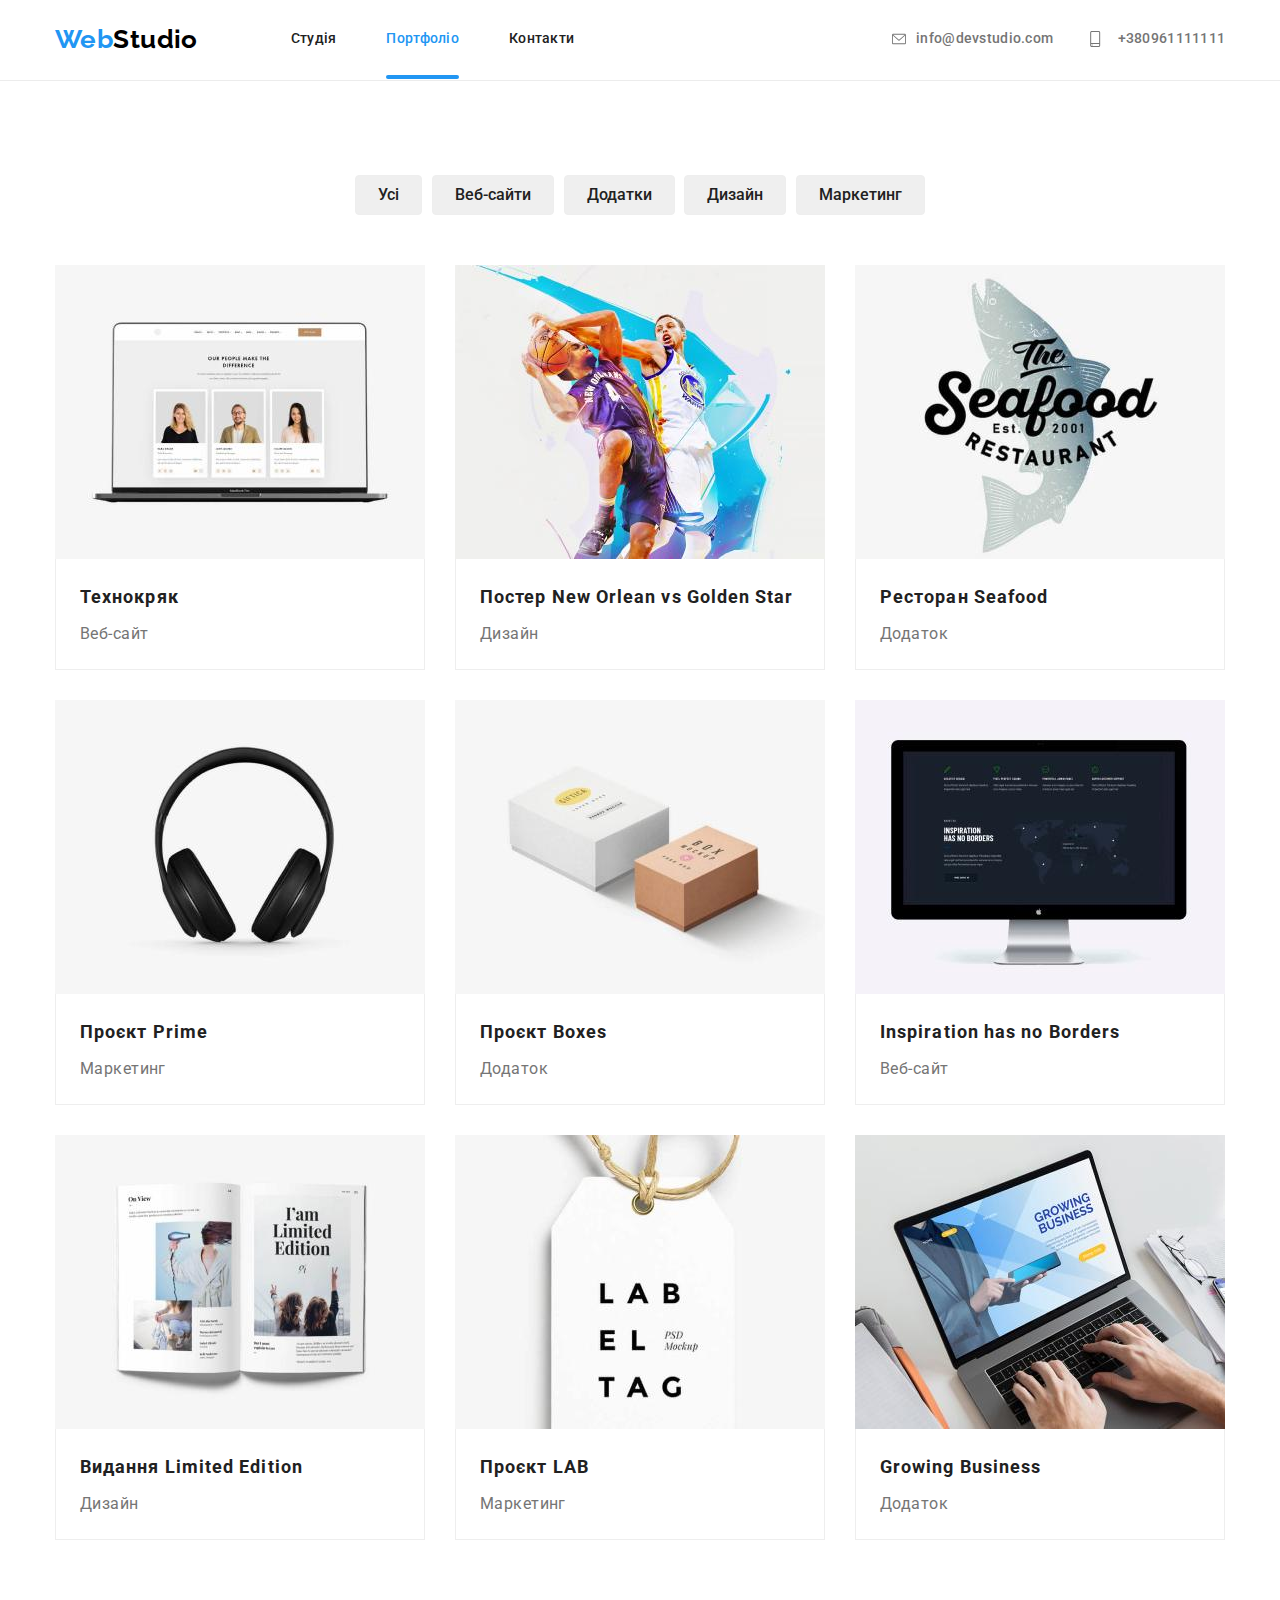
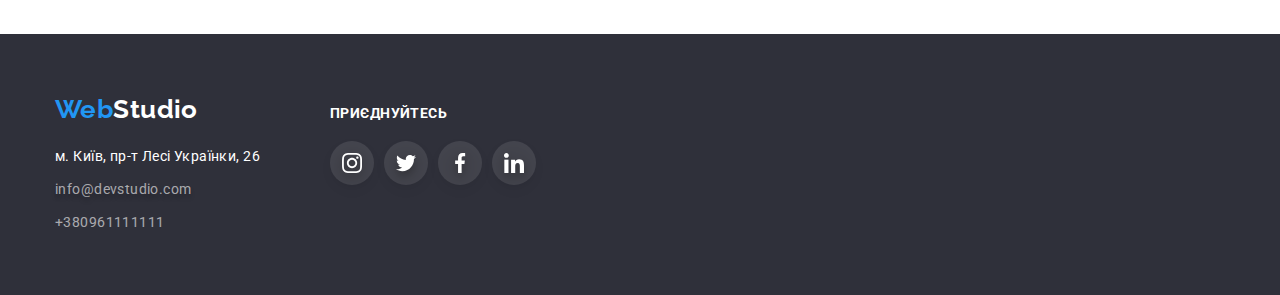
==== commit b5027884: "commit finish portfolio" ====
--- a/portfolio.html
+++ b/portfolio.html
@@ -30,7 +30,7 @@
               <a class="menu-link link" href="./index.html">Студія</a>
             </li>
             <li class="menu-item">
-              <a class="menu-link link current" href="./portfolio.html"
+              <a class="menu-link link current caren-studio" href="./portfolio.html"
                 >Портфоліо</a
               >
             </li>
--- a/css/styles.css
+++ b/css/styles.css
@@ -76,6 +76,7 @@
     padding-top: 24px;
     padding-bottom: 25px;
     border-bottom: 1px solid #ECECEC;
+    
 }
 
 
@@ -87,6 +88,8 @@
 .header-navigation {
     display: flex;
     align-items: center;
+    
+   
 }
 
 .logo-header {
@@ -114,6 +117,7 @@
 .menu-link {
     display: flex;
     column-gap: 30px;
+    position: relative;
     margin: 0;
     padding: 0;
     font-weight: 500;
@@ -121,6 +125,8 @@
     line-height: 1.14;
     letter-spacing: 0.02em;
     color: var(--primary-text-color-theme-dark); 
+    transition: transform 250ms cubic-bezier(0.4, 0, 0.2, 1);
+    
 }
 
 .menu-link:hover,
@@ -128,10 +134,24 @@
     color: var(--accent-color);
 }
 
+.menu-link.caren-studio::after {
+    content: '';
+    position: absolute;
+    height: 4px;
+    width: 100%;
+    background-color: var(--accent-color);
+    border-radius: 2px;
+    bottom: 0;
+    left: 0;
+    top: 44px;
+    
+}
+
 .menu-item {
     display: flex;
     align-items: baseline;
     justify-content: center;
+    
 }
 
 .contact-mail {
@@ -141,6 +161,7 @@
     column-gap: 10px;
     width: 161px;
     height: 16px;
+    transition: transform 250ms cubic-bezier(0.4, 0, 0.2, 1);
 }
 
 .contact-mail:hover,
@@ -169,6 +190,7 @@
     column-gap: 10px;
     width: 142px;
     height: 16px;
+    transition: transform 250ms cubic-bezier(0.4, 0, 0.2, 1);
 }
 
 
@@ -511,15 +533,18 @@
     align-items: center;
     color: var(--primary-text-color-theme-dark); 
     padding: 6px 22px;
+    transition: transform 250ms cubic-bezier(0.4, 0, 0.2, 1);
 }
 
 .filters:active,
 .filters:hover,
 .filters:focus {
+    transition: transform 250ms cubic-bezier(0.4, 0, 0.2, 1);
     background-color: var(--accent-color);
     color: var(--secondary-text-color-theme-light);
     box-shadow: 0px 4px 4px rgba(0, 0, 0, 0.25);
     border-color: #2196F3;
+    
 }
 
 /* =========== /PORTFOLIO-FILTERS ===========*/
@@ -666,6 +691,7 @@
 
 .contact-menu-map {
     color: var(--secondary-text-color-theme-light);
+    transition: transform 250ms cubic-bezier(0.4, 0, 0.2, 1);
 }
 
 .contact-menu-mail{
@@ -673,12 +699,14 @@
     border: 1px solid var(--secondary-color-dark);
     text-shadow: 0px 4px 4px rgba(0, 0, 0, 0.25);
     border: none;
+    transition: transform 250ms cubic-bezier(0.4, 0, 0.2, 1);
 }
 
     
 
 .contact-menu-tel {
     color: rgba(255, 255, 255, 0.6);
+    transition: transform 250ms cubic-bezier(0.4, 0, 0.2, 1);
 }
 
 .contact-menu-map:hover,
@@ -732,6 +760,7 @@
     border-radius: 50%;
     background: rgba(255, 255, 255, 0.1);
     filter: drop-shadow(0px 4px 4px rgba(0, 0, 0, 0.25));
+    transition: transform 250ms cubic-bezier(0.4, 0, 0.2, 1);
 }
 
 .footer-social-list-link:hover,
